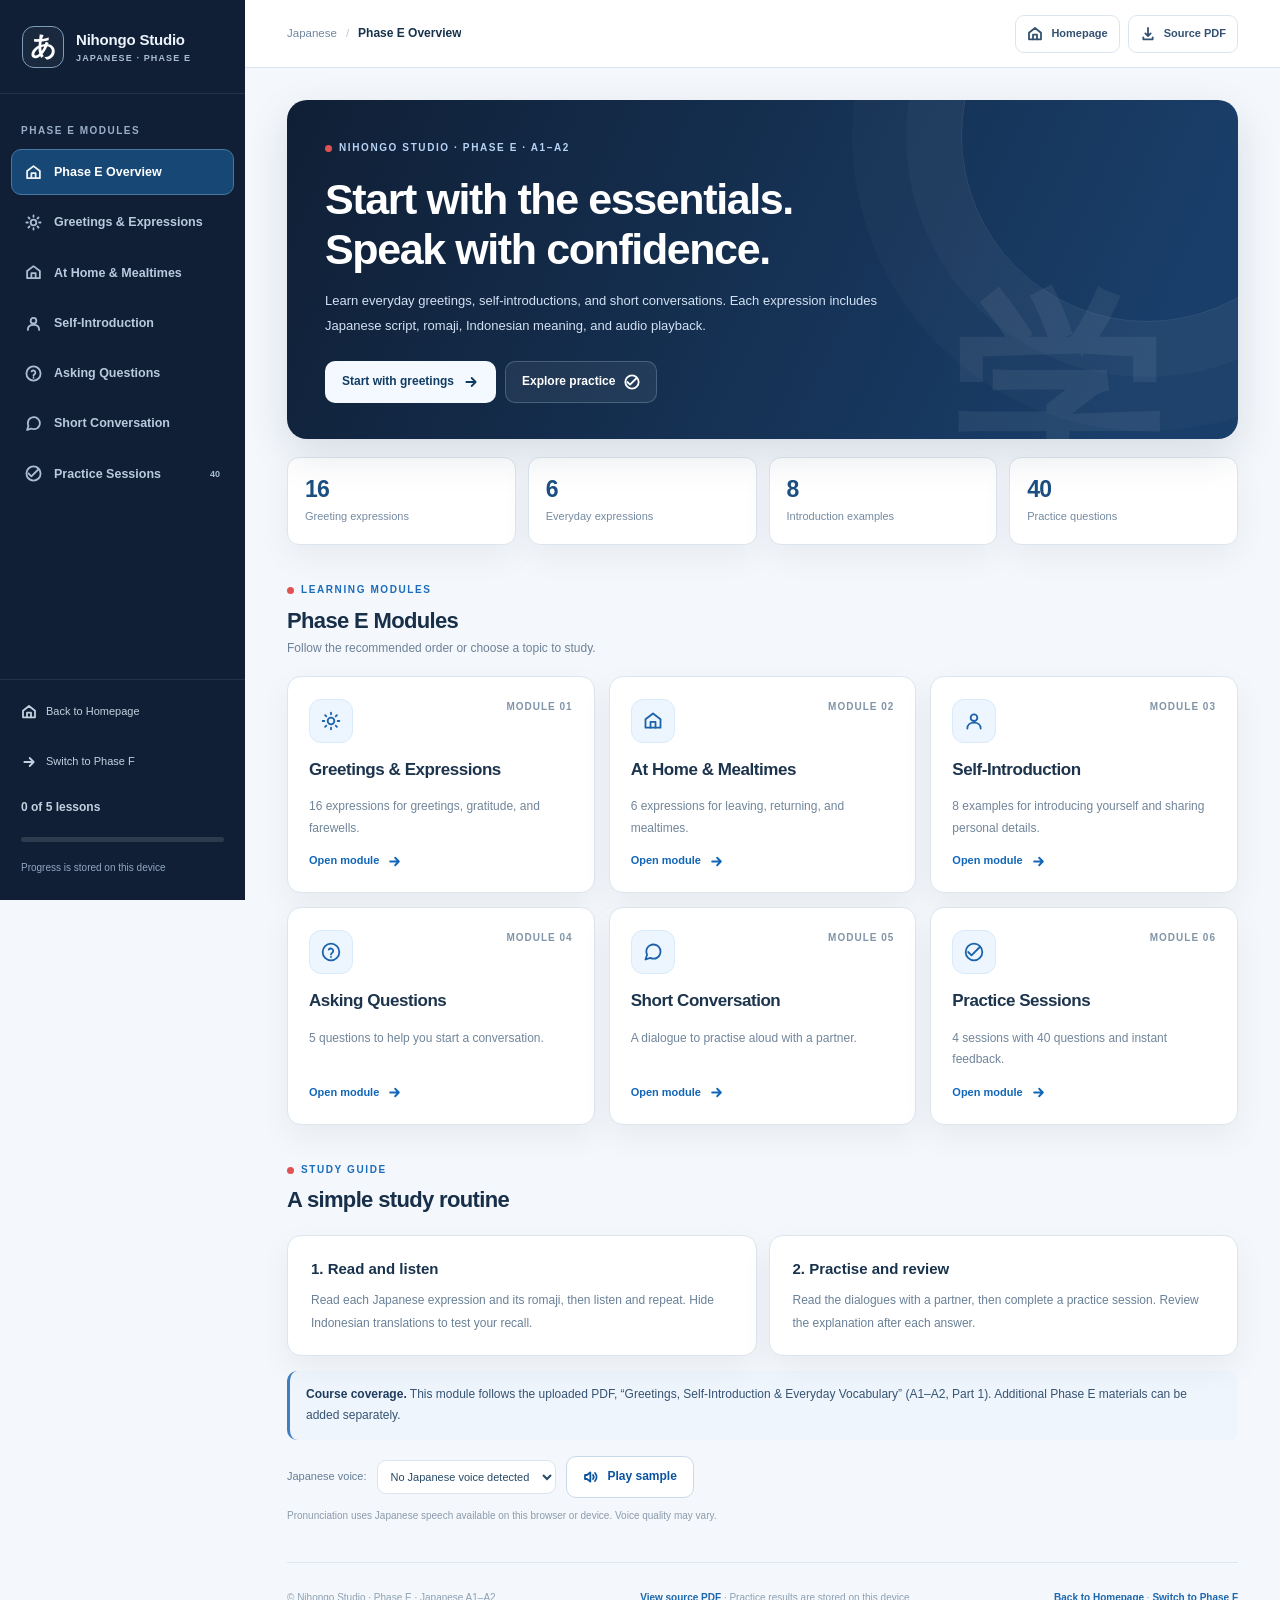
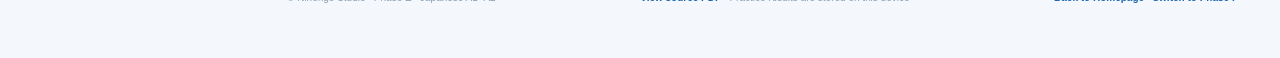
==== fase-e/index.html @ f1a7393e "Update Phase E and Phase F website" ====
<!doctype html>
<html lang="en"><head><meta charset="utf-8"><meta name="viewport" content="width=device-width, initial-scale=1"><meta name="theme-color" content="#101f35"><meta name="description" content="Phase E Japanese: phase e overview, Japanese audio, Indonesian translations, and practice."/><title>Phase E Overview · Phase E | Nihongo Studio</title><link rel="icon" href="../assets/favicon.svg" type="image/svg+xml"><link rel="stylesheet" href="assets/style.css"></head><body data-page="index"><div id="app"></div><noscript><p>Enable JavaScript to use these interactive lessons.</p></noscript><script src="assets/data.js" defer></script><script src="assets/app.js" defer></script></body></html>
---- fase-e/assets/style.css ----
:root{--navy:#101f35;--navy2:#192e49;--ink:#18324c;--muted:#667a90;--blue:#1266b7;--blue2:#0c54a1;--paper:#f4f7fb;--line:#dce5ee;--white:#fff;--red:#e05254;--shadow:0 12px 32px rgba(20,44,75,.055);--round:17px;--font:ui-sans-serif,-apple-system,BlinkMacSystemFont,"Segoe UI",Arial,"Noto Sans",sans-serif;--jp:"Noto Sans JP","Hiragino Kaku Gothic ProN","Yu Gothic",Meiryo,sans-serif}
*{box-sizing:border-box}html{scroll-behavior:smooth}body{margin:0;background:var(--paper);font:14px/1.62 var(--font);color:var(--ink);-webkit-font-smoothing:antialiased}button,input,select{font:inherit}button{cursor:pointer}button:disabled{cursor:default}a{color:inherit}a:focus-visible,button:focus-visible,input:focus-visible{outline:3px solid #f6a760;outline-offset:2px}svg{width:20px;height:20px;flex:none}svg path,svg circle,svg rect,svg line,svg polyline{vector-effect:non-scaling-stroke}::selection{background:#b7d6fa;color:#152b44}
.shell{display:flex;min-height:100vh}.sidebar{background:var(--navy);color:#edf4fd;width:245px;flex:0 0 245px;position:sticky;top:0;height:100vh;display:flex;flex-direction:column;overflow-y:auto;scrollbar-width:thin;z-index:45}.brand{min-height:94px;display:flex;align-items:center;gap:12px;padding:19px 22px;text-decoration:none;border-bottom:1px solid #ffffff16}.brand-symbol{width:42px;height:42px;border:1px solid #7e9db9;background:#ffffff0b;border-radius:12px;display:grid;place-items:center;font:700 26px var(--jp);color:#fff}.brand-copy{display:flex;flex-direction:column;min-width:0}.brand-copy strong{font-size:15px;letter-spacing:-.2px}.brand-copy small{font-size:9px;letter-spacing:1.12px;color:#a9bed3;line-height:1.5;font-weight:750}.navcaption{font-size:10px;font-weight:800;letter-spacing:1.5px;color:#9aafc7;margin:29px 21px 10px}.nav{padding:0 11px;display:grid;gap:4px}.nav a{border:1px solid transparent;border-radius:10px;display:flex;align-items:center;gap:12px;padding:12px 13px;font-weight:630;color:#b9cadd;text-decoration:none;font-size:12.5px;min-height:45px}.nav a svg{width:17px;height:17px;opacity:.93}.nav a:hover,.nav a:focus-visible{background:#ffffff12;color:#fff}.nav a.active{background:#164775;color:#fff;border-color:#4576a4}.nav .pill{margin-left:auto;font-size:9px;color:#a7bed3;font-weight:800}.side-bottom{margin-top:auto;padding:18px 21px 24px;color:#c2d1e0;border-top:1px solid #ffffff16}.side-bottom a{display:flex;align-items:center;gap:8px;font-size:11px;text-decoration:none;margin-bottom:12px}.side-bottom a svg{width:16px;height:16px}.side-bottom small{font-size:10px;color:#90a8c0}.progress-mini{height:5px;border-radius:50px;background:#ffffff20;margin:9px 0 8px;overflow:hidden}.progress-mini span{display:block;background:#75ade9;height:100%;width:0;transition:width .3s}.side-progress{font-weight:800;font-size:12px}
.main{min-width:0;flex:1;max-width:100%}.topbar{height:68px;background:rgba(255,255,255,.94);border-bottom:1px solid var(--line);display:flex;justify-content:space-between;align-items:center;padding:0 clamp(18px,3.5vw,42px);gap:15px;position:sticky;top:0;z-index:30;backdrop-filter:blur(12px)}.crumb{display:flex;gap:9px;align-items:center;font-size:11.5px;min-width:0}.crumb .prefix{color:#71869e;white-space:nowrap}.crumb .slash{color:#b8c7d9}.crumb strong{font-size:12px;white-space:nowrap;overflow:hidden;text-overflow:ellipsis}.top-actions{display:flex;align-items:center;gap:8px;flex:none}.toplink,.iconbtn{display:inline-flex;align-items:center;gap:8px;border:1px solid var(--line);border-radius:9px;background:#fff;color:#345270;text-decoration:none;padding:9px 11px;font-size:11px;font-weight:750;min-height:38px}.toplink svg,.iconbtn svg{width:16px;height:16px}.toplink:hover,.iconbtn:hover{background:#edf5fe;border-color:#b7cce2}.iconbtn{padding:9px;justify-content:center;min-width:38px}.hamburger{display:none}.shade{display:none}.content{max-width:1210px;margin:auto;padding:32px clamp(18px,3.5vw,42px) 52px;min-height:calc(100vh - 68px)}.eyebrow{display:inline-flex;align-items:center;gap:7px;font-size:10px;letter-spacing:1.6px;font-weight:900;text-transform:uppercase}.eyebrow .dot{width:7px;height:7px;background:var(--red);border-radius:100%}.hero{position:relative;overflow:hidden;border-radius:20px;background:linear-gradient(115deg,#101f35 0%,#193e69 88%);min-height:288px;padding:36px 38px;color:#fff;box-shadow:0 15px 40px #102d5020;isolation:isolate}.hero:before{content:"";position:absolute;width:370px;height:370px;border:1px solid #ffffff19;border-radius:50%;right:-95px;top:-150px;box-shadow:0 0 0 55px #ffffff07,0 0 0 109px #ffffff05;z-index:-1}.hero .hero-watermark{position:absolute;right:8%;bottom:-60px;font:700 210px/1 var(--jp);color:#ffffff10;pointer-events:none;z-index:-1}.hero .eyebrow{color:#b7d3f6}.hero h1{font-size:clamp(30px,3.7vw,43px);line-height:1.17;letter-spacing:-1.4px;max-width:630px;margin:15px 0}.hero p{font-size:13px;line-height:1.9;color:#d2e1f3;max-width:570px;margin:0 0 22px}.hero-actions{display:flex;align-items:center;gap:9px;flex-wrap:wrap}.btn{appearance:none;border:1px solid transparent;border-radius:10px;min-height:42px;display:inline-flex;align-items:center;gap:9px;justify-content:center;text-decoration:none;font-size:12px;font-weight:800;padding:11px 16px;line-height:1.4;transition:transform .16s,background .16s}.btn svg{width:16px;height:16px}.btn:hover:not(:disabled){transform:translateY(-1px)}.btn-primary{background:#f4f9ff;color:#113c63}.btn-primary:hover{background:#dfeefd}.btn-white{color:#fff;border-color:#90aec755;background:#ffffff10}.btn-white:hover{background:#ffffff1c}.btn-accent{background:var(--blue);color:#fff}.btn-accent:hover{background:var(--blue2)}.btn-outline{border-color:#cbdaea;color:var(--blue2);background:#fff}.btn-outline:hover{background:#eff6ff}.btn:disabled{opacity:.55}.stat-grid{display:grid;grid-template-columns:repeat(4,minmax(0,1fr));gap:12px;margin:18px 0 33px}.stat{padding:18px 17px;border:1px solid var(--line);background:#fff;border-radius:12px;box-shadow:var(--shadow)}.stat strong{display:block;font-size:23px;letter-spacing:-.7px;color:#1b4f82;line-height:1.2}.stat small{display:block;color:#758aa1;margin-top:5px;font-size:11px}.section-heading{margin:33px 0 17px;display:flex;align-items:flex-end;justify-content:space-between;gap:15px}.section-heading h2{font-size:22px;line-height:1.3;letter-spacing:-.65px;margin:6px 0 3px;color:#172f48}.section-heading p{font-size:12px;color:#6d8198;line-height:1.7;margin:0}.section-heading .eyebrow{color:#1b6dbc}.lesson-grid{display:grid;grid-template-columns:repeat(3,minmax(0,1fr));gap:14px}.lesson-card{min-width:0;display:flex;flex-direction:column;gap:13px;text-decoration:none;background:#fff;border:1px solid var(--line);border-radius:14px;padding:22px 21px;box-shadow:var(--shadow);transition:transform .2s,border-color .2s}.lesson-card:hover{transform:translateY(-3px);border-color:#98bce7}.lesson-top{display:flex;justify-content:space-between;align-items:flex-start}.lesson-icon{width:44px;height:44px;background:#edf5ff;border:1px solid #d9eafa;color:#1b62ab;display:grid;place-items:center;border-radius:12px}.lesson-icon svg{width:20px;height:20px}.lesson-number{font-size:10px;letter-spacing:1px;font-weight:850;color:#8194a8}.lesson-card h3{font-size:17px;letter-spacing:-.45px;margin:0;color:#1d344d}.lesson-card p{font-size:12px;color:#71859a;line-height:1.8;margin:0;flex:1}.lesson-link{display:flex;align-items:center;gap:8px;font-size:11px;font-weight:800;color:var(--blue)}.lesson-link svg{width:15px;height:15px}.panel{background:#fff;border:1px solid var(--line);border-radius:14px;padding:21px 23px;box-shadow:var(--shadow)}.panel h3{font-size:15px;margin:0 0 8px}.panel p{font-size:12px;color:#698097;line-height:1.85;margin:0}.panel a{color:#175faf}.info-grid{display:grid;grid-template-columns:repeat(2,minmax(0,1fr));gap:12px;margin-top:16px}.notice{border-left:3px solid #407ebf;border-radius:10px;background:#eff5fc;padding:13px 16px;color:#365473;font-size:12px;line-height:1.8}.notice.amber{border-color:#edb657;background:#fff8ec}.notice p{margin:0}.notice strong{color:#1f3c5e}.notice .jp{font-size:14px}.page-head{background:#fff;border:1px solid var(--line);border-radius:17px;padding:25px 29px;box-shadow:var(--shadow);margin-bottom:20px;position:relative;overflow:hidden}.page-head:after{content:"日";position:absolute;right:26px;top:-24px;font:700 150px/1 var(--jp);color:#1d65ac0a;pointer-events:none}.page-head .eyebrow{color:#1764b5}.page-head h1{font-size:clamp(26px,3vw,33px);letter-spacing:-.9px;line-height:1.25;margin:10px 0 9px}.page-head p{font-size:12.5px;max-width:660px;color:#647b92;line-height:1.9;margin:0}.page-pills{display:flex;gap:9px;flex-wrap:wrap;margin-top:19px}.page-pill{font-size:10px;border:1px solid #d7e5f4;border-radius:99px;padding:5px 10px;color:#35658f;font-weight:750;background:#f5f9ff}.section-toolbar{display:flex;align-items:center;justify-content:space-between;gap:12px;margin:18px 0 15px;flex-wrap:wrap}.searchfield{min-width:0;max-width:360px;flex:1;position:relative}.searchfield svg{width:17px;height:17px;position:absolute;left:12px;top:calc(50% - 8.5px);color:#8198ae}.searchfield input{height:43px;border:1px solid #d7e2ed;border-radius:10px;padding:0 13px 0 39px;width:100%;background:#fff;color:#1b324c;outline:none}.searchfield input:focus{border-color:#488bd3;box-shadow:0 0 0 3px #4d93dc1a}.toolbar-actions{display:flex;gap:8px;align-items:center}.toolbar-actions .btn{min-height:43px}.phrase-grid{display:grid;grid-template-columns:repeat(3,minmax(0,1fr));gap:12px}.phrase-card{background:#fff;min-width:0;border:1px solid var(--line);border-radius:13px;padding:20px 19px;box-shadow:var(--shadow);position:relative;display:flex;flex-direction:column;align-items:start;gap:7px;min-height:146px}.phrase-card:hover{border-color:#b7cde4}.phrase-card .jp{font:650 22px/1.55 var(--jp);color:#193553;overflow-wrap:anywhere;padding-right:36px}.phrase-card .romaji{font-size:12.5px;color:#1965ab;font-weight:850;overflow-wrap:anywhere;line-height:1.5}.phrase-card .meaning{font-size:12px;color:#62778d;line-height:1.55;margin-top:5px}.phrase-card .listen{position:absolute;top:14px;right:14px}.listen{width:35px;height:35px;border:1px solid #d5e3f1;border-radius:9px;background:#f4f9ff;color:#175eac;display:inline-grid;place-items:center;padding:0;transition:background .18s}.listen svg{width:17px;height:17px}.listen:hover,.listen.speaking{background:#d8eaff;border-color:#86b6eb}.hide-meaning .phrase-card .meaning{filter:blur(7px);transition:filter .2s;cursor:pointer;user-select:none}.hide-meaning .phrase-card .meaning.revealed{filter:none;user-select:auto}.empty{padding:35px;text-align:center;border:1px dashed #cfdfef;color:#6c8298;background:#fff;border-radius:12px}.dialogue{display:grid;gap:12px}.dialogue-line{display:grid;grid-template-columns:45px minmax(0,1fr);gap:12px;align-items:start}.dialogue-who{background:#e5f0fd;border:1px solid #d1e3f7;color:#2364a5;border-radius:12px;width:45px;height:45px;display:grid;place-items:center;font-size:12px;font-weight:900}.dialogue-line:nth-child(even) .dialogue-who{background:#fff2ec;border-color:#f4e0d5;color:#b56248}.dialogue-bubble{background:#fff;border:1px solid var(--line);border-radius:14px;padding:18px 62px 18px 20px;position:relative;min-width:0}.dialogue-bubble .jp{display:block;font:650 20px/1.65 var(--jp);color:#193551;overflow-wrap:anywhere}.dialogue-bubble .romaji{display:block;color:#1f6bb2;font-weight:800;font-size:12px;margin-top:3px;overflow-wrap:anywhere}.dialogue-bubble .meaning{color:#657d95;font-size:12px;margin-top:5px}.dialogue-bubble .listen{position:absolute;right:15px;top:15px}.dialogue-guide{margin-top:19px}.lesson-complete{display:flex;justify-content:space-between;align-items:center;gap:20px;background:#f0f6fd;border:1px solid #d8e5f4;border-radius:13px;padding:19px 21px;margin-top:28px}.lesson-complete strong{font-size:13px}.lesson-complete p{font-size:11px;margin:4px 0 0;color:#71859b}.lesson-complete .btn{flex:none}.footer{padding:27px 0 0;margin-top:38px;border-top:1px solid #dce6f0;display:flex;justify-content:space-between;gap:15px;flex-wrap:wrap;color:#8ba0b3;font-size:10px}.footer a{text-decoration:none;color:#557a9f}.quiz-intro{padding:21px 23px;background:#fff;border:1px solid var(--line);border-radius:13px}.quiz-intro strong{font-size:13px}.quiz-intro p{margin:5px 0 0;font-size:11.5px;color:#6c8298;line-height:1.8}.quiz-grid{display:grid;grid-template-columns:repeat(2,minmax(0,1fr));gap:13px;margin-top:20px}.quiz-tile{display:flex;flex-direction:column;align-items:start;text-align:left;gap:10px;background:#fff;border:1px solid var(--line);border-radius:14px;padding:22px;color:#18324c;min-width:0;box-shadow:var(--shadow)}.quiz-tile:hover{border-color:#81b0e7;background:#f8fbff}.quiz-tile small{font-weight:850;color:#2170b9;letter-spacing:1.2px;font-size:10px}.quiz-tile strong{font-size:17px}.quiz-tile .desc{font-size:12px;color:#71859a;line-height:1.7;flex:1}.quiz-tile .scoreline{font-size:11px;color:#51708f;font-weight:780;border-top:1px solid var(--line);padding-top:12px;width:100%}.quiz-run{margin-top:17px}.quiz-top{display:flex;justify-content:space-between;gap:10px;align-items:center;margin-bottom:13px}.quiz-top strong{font-size:12px}.quiz-top .btn{font-size:10.5px;min-height:37px}.quiz-meter{height:6px;background:#dce7f3;border-radius:99px;overflow:hidden;margin-bottom:13px}.quiz-meter span{display:block;background:#337ec8;height:100%;transition:width .2s}.quiz-card{background:#fff;border:1px solid #dbe6f1;border-radius:16px;padding:27px 28px;box-shadow:var(--shadow)}.quiz-card .counter{color:#246eb5;letter-spacing:1.2px;font-size:10px;font-weight:900}.quiz-card h2{margin:10px 0 18px;font-size:clamp(19px,2.3vw,23px);letter-spacing:-.35px;line-height:1.45}.quiz-choices{display:grid;gap:9px}.quiz-choice{position:relative;display:flex;align-items:center;gap:12px;background:#fbfdff;border:1px solid #dfe9f3;border-radius:11px;padding:13px 14px;min-height:70px;text-align:left;width:100%;color:#1e3852;cursor:pointer}.quiz-choice:hover:not(:disabled){background:#eff7ff;border-color:#abcdeb}.quiz-choice:disabled{opacity:1}.quiz-choice .letter{height:31px;min-width:31px;display:grid;place-items:center;background:#e9f1f9;border-radius:8px;font-size:11px;font-weight:900;color:#376c9a}.quiz-choice .choice-body{flex:1;min-width:0}.quiz-choice .jp{display:block;font:650 17px/1.5 var(--jp);overflow-wrap:anywhere}.quiz-choice .romaji{display:block;color:#1a64aa;font-weight:800;font-size:11px;line-height:1.6;overflow-wrap:anywhere}.quiz-choice.good{background:#f0fbf6;border-color:#90d6b7}.quiz-choice.good .letter{background:#d5f3e2;color:#236b4f}.quiz-choice.bad{background:#fff4f4;border-color:#f2b9be}.quiz-choice.bad .letter{background:#ffe0e2;color:#a64950}.quiz-choice .listen{position:relative;right:auto;top:auto;flex:none;margin-left:6px}.feedback{background:#eff6fd;border-left:3px solid #2474bd;padding:13px 16px;border-radius:9px;margin-top:16px;font-size:12px;color:#3f5d7a;line-height:1.8}.feedback strong{color:#1b5d9d}.quiz-next{display:flex;justify-content:flex-end;margin-top:18px}.quiz-result{text-align:center;padding:38px 25px;background:#fff;border:1px solid var(--line);border-radius:15px}.quiz-result .result-number{font-size:68px;color:#206eaf;line-height:1;font-weight:900;letter-spacing:-3px;margin:16px 0}.quiz-result h2{font-size:25px;margin:0}.quiz-result p{color:#6f8296;font-size:12px}.result-actions{display:flex;align-items:center;justify-content:center;gap:10px;margin-top:20px;flex-wrap:wrap}.toast{position:fixed;right:23px;bottom:25px;z-index:90;background:#102a43;color:#fff;padding:12px 17px;border-radius:12px;box-shadow:0 8px 30px #0e284b44;max-width:min(360px,calc(100vw - 40px));font-size:12px;opacity:0;transform:translateY(15px);pointer-events:none;transition:.22s}.toast.show{opacity:1;transform:translateY(0)}.voices{display:flex;gap:10px;align-items:center;flex-wrap:wrap;margin-top:16px;font-size:11px;color:#647d97}.voices select{border:1px solid var(--line);border-radius:9px;background:#fff;padding:9px;max-width:min(100%,320px);color:#264965}.voices small{display:block;width:100%;font-size:10px;color:#8b9bad}.back-f{border-top:1px solid #dce6ef;margin-top:28px;padding-top:15px;font-size:12px}.back-f a{color:#2169ae;text-decoration:none;font-weight:750}
@media(max-width:1160px){.lesson-grid,.phrase-grid{grid-template-columns:repeat(2,minmax(0,1fr))}.sidebar{width:228px;flex-basis:228px}.content{padding-left:24px;padding-right:24px}.topbar{padding-left:24px;padding-right:24px}}
@media(max-width:800px){.sidebar{position:fixed;top:0;left:0;height:100dvh;transform:translateX(-100%);transition:transform .22s;box-shadow:8px 0 35px #0b234933}.sidebar.open{transform:translateX(0)}.shade.open{display:block;position:fixed;inset:0;background:#081b33aa;z-index:40}.hamburger{display:inline-grid}.topbar{height:59px;padding:0 19px}.content{padding:21px 19px 40px}.hero{padding:29px 25px;min-height:262px}.lesson-grid{grid-template-columns:repeat(2,minmax(0,1fr))}.stat-grid{grid-template-columns:repeat(2,minmax(0,1fr))}.page-head{padding:23px}.toplink span{display:none}}
@media(max-width:560px){.content{padding:14px 14px 35px}.topbar{padding:0 12px;gap:8px}.top-actions{gap:5px}.crumb{gap:5px;font-size:10px}.crumb .prefix{display:none}.crumb .slash{display:none}.crumb strong{font-size:11px;white-space:normal;overflow-wrap:anywhere;line-height:1.2}.toplink,.iconbtn{min-height:35px}.toplink{padding:8px}.toplink svg{width:17px;height:17px}.hero{min-height:295px;padding:26px 22px;border-radius:15px}.hero h1{font-size:30px;max-width:92%;letter-spacing:-1px}.hero p{font-size:12px;max-width:94%}.hero .hero-watermark{font-size:140px;right:-25px;bottom:-12px}.hero-actions .btn{flex:1;min-width:145px}.stat-grid{gap:8px;margin-top:11px}.stat{padding:13px 14px}.stat strong{font-size:21px}.stat small{font-size:10px}.section-heading{margin:26px 0 13px}.section-heading h2{font-size:19px}.lesson-grid,.phrase-grid,.quiz-grid,.info-grid{grid-template-columns:1fr}.lesson-card{padding:18px}.page-head{padding:21px 19px}.page-head:after{right:-25px;top:10px;font-size:130px}.phrase-card{min-height:134px;padding:16px 17px}.phrase-card .jp{font-size:21px}.section-toolbar{align-items:stretch;flex-direction:column}.searchfield{max-width:none}.toolbar-actions{justify-content:space-between;flex-wrap:wrap}.lesson-complete{flex-direction:column;align-items:stretch}.lesson-complete .btn{width:100%}.dialogue-line{grid-template-columns:36px minmax(0,1fr);gap:9px}.dialogue-who{width:36px;height:36px;border-radius:10px}.dialogue-bubble{padding:15px 50px 16px 15px}.dialogue-bubble .jp{font-size:17px}.dialogue-bubble .listen{right:11px;top:11px}.quiz-card{padding:20px 17px}.quiz-card h2{font-size:19px}.quiz-choice{padding:11px 10px;gap:8px}.quiz-choice .jp{font-size:15px}.quiz-choice .romaji{font-size:11px}.quiz-choice .letter{min-width:28px;height:28px}.quiz-choice .listen{width:32px;height:32px;min-width:32px}.quiz-result{padding:30px 16px}.result-actions{flex-direction:column}.result-actions .btn{width:100%}.footer{line-height:1.7}}
@media(max-width:345px){.content{padding-left:11px;padding-right:11px}.topbar{padding-left:9px;padding-right:9px}.crumb strong{font-size:10px}.top-actions .toplink{padding:7px}.iconbtn{min-width:33px;padding:7px}.hero h1{font-size:27px}.hero-actions .btn{min-width:0;flex:1 1 100%}.phrase-card .jp{font-size:18px}.page-head h1{font-size:25px}.quiz-choice .jp{font-size:14px}}
@media print{.sidebar,.shade,.topbar,.btn,.listen,.lesson-complete,.footer,.toast,.section-toolbar,.quiz-grid,.quiz-intro,.voices{display:none!important}.content{padding:0;max-width:none}.page-head{border:0;border-bottom:2px solid #235c9d}.phrase-grid{grid-template-columns:repeat(2,1fr)}.phrase-card{break-inside:avoid;box-shadow:none}.hero{background:#fff!important;color:#172e46}.hero h1,.hero .eyebrow{color:#172e46}.hero p{color:#465f7c}}
/* Quiz answer and audio have independent buttons: no nested interactive elements. */
.quiz-choice-answer{display:flex;align-items:center;gap:12px;flex:1;min-width:0;border:0;padding:0;background:transparent;color:inherit;text-align:left;cursor:pointer}
.quiz-choice-answer:disabled{opacity:1;cursor:default}
.quiz-choice:has(.quiz-choice-answer:disabled):hover{background:#fbfdff}
.quiz-choice.good:has(.quiz-choice-answer:disabled):hover{background:#f0fbf6}
.quiz-choice.bad:has(.quiz-choice-answer:disabled):hover{background:#fff4f4}
.phrase-card[hidden]{display:none!important}

/* Phase switch and English-language navigation. */
.side-bottom{display:flex;flex-direction:column;gap:10px}.side-bottom>a{min-height:28px;display:flex;align-items:center;gap:9px}.footer a{color:#1c67ae;font-weight:800}.footer a:hover{text-decoration:underline}a:focus-visible,button:focus-visible,input:focus-visible,select:focus-visible{outline:3px solid #76aef0;outline-offset:2px}
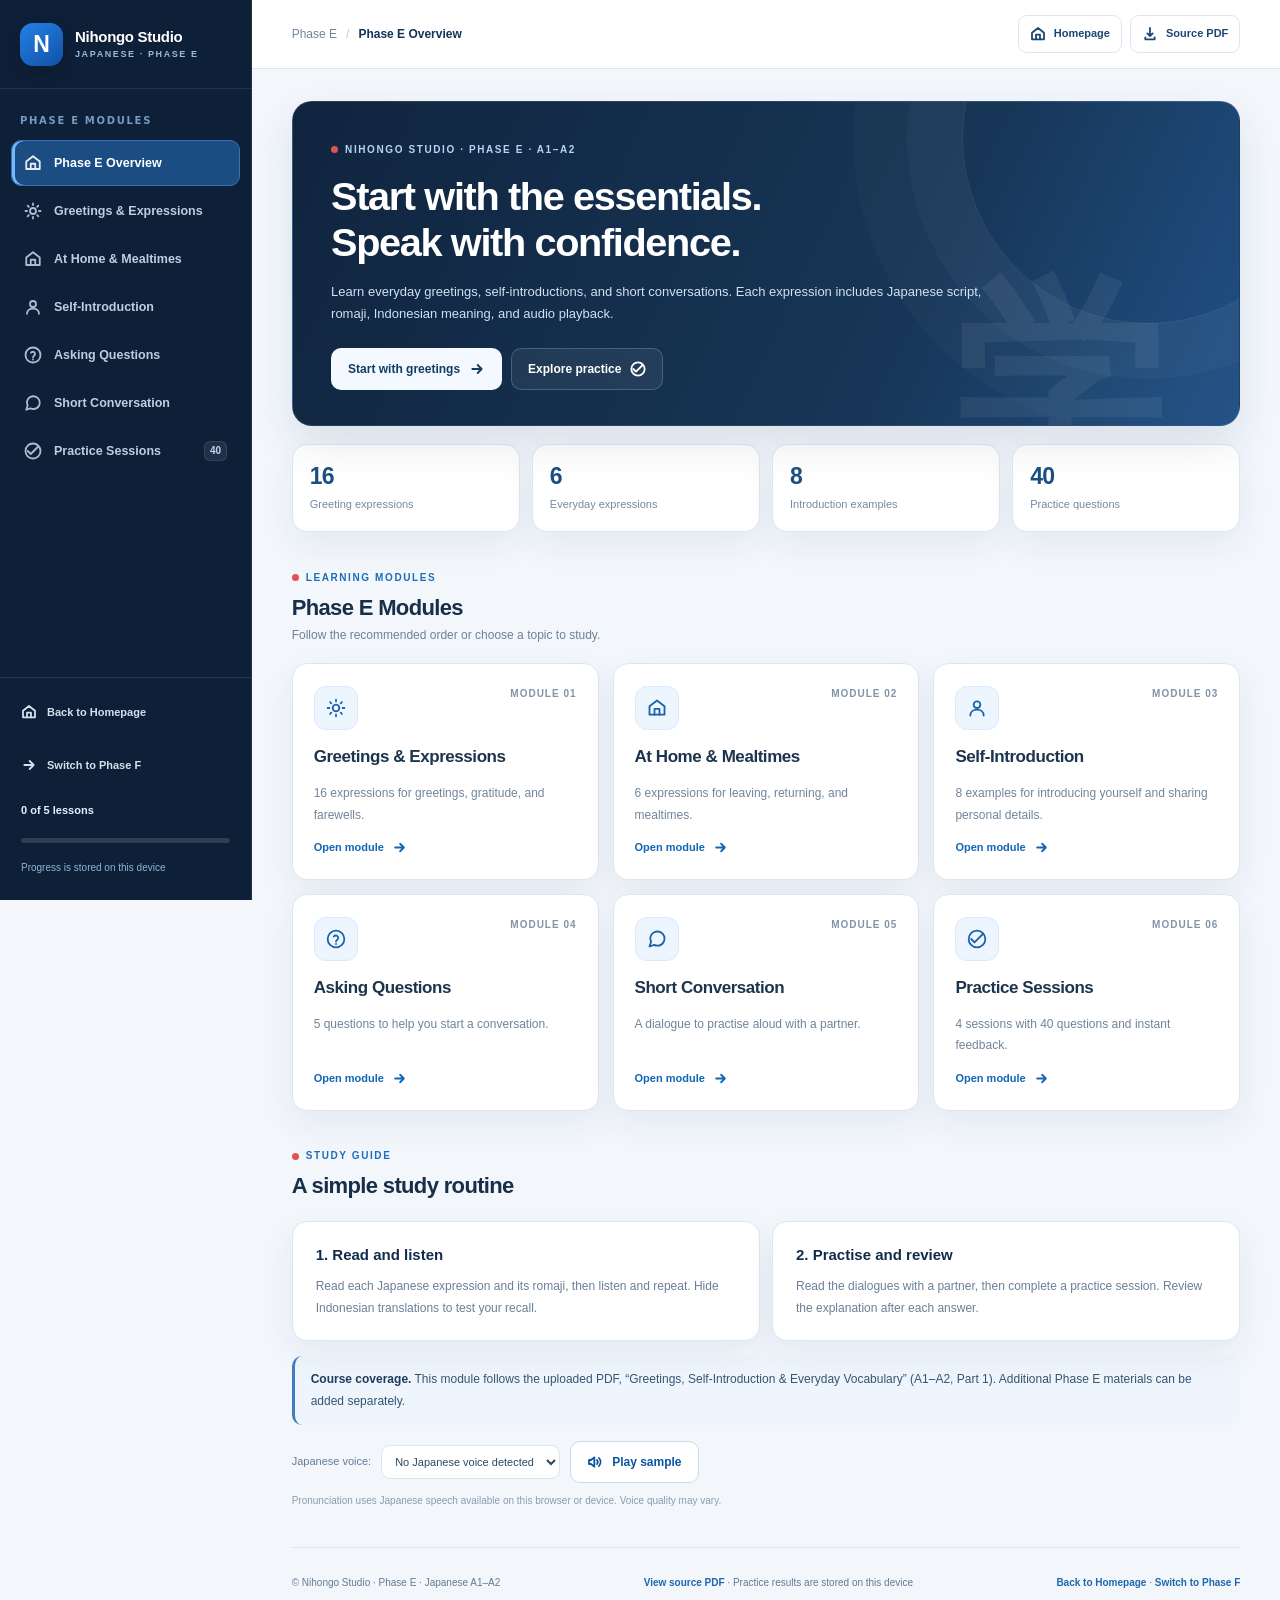
==== commit 56608784: "Unify Phase E and Phase F interface" ====
--- a/fase-e/index.html
+++ b/fase-e/index.html
@@ -1,2 +1,2 @@
 <!doctype html>
-<html lang="en"><head><meta charset="utf-8"><meta name="viewport" content="width=device-width, initial-scale=1"><meta name="theme-color" content="#101f35"><meta name="description" content="Phase E Japanese: phase e overview, Japanese audio, Indonesian translations, and practice."/><title>Phase E Overview · Phase E | Nihongo Studio</title><link rel="icon" href="../assets/favicon.svg" type="image/svg+xml"><link rel="stylesheet" href="assets/style.css"></head><body data-page="index"><div id="app"></div><noscript><p>Enable JavaScript to use these interactive lessons.</p></noscript><script src="assets/data.js" defer></script><script src="assets/app.js" defer></script></body></html>+<html lang="en"><head><meta charset="utf-8"><meta name="viewport" content="width=device-width, initial-scale=1"><meta name="theme-color" content="#101f35"><meta name="description" content="Phase E Japanese: phase e overview, Japanese audio, Indonesian translations, and practice."/><title>Phase E Overview · Phase E | Nihongo Studio</title><link rel="icon" href="../assets/favicon.svg" type="image/svg+xml"><link rel="stylesheet" href="assets/style.css"><link rel="stylesheet" href="../assets/unified-ui.css"></head><body class="learning-app" data-page="index"><div id="app"></div><noscript><p>Enable JavaScript to use these interactive lessons.</p></noscript><script src="assets/data.js" defer></script><script src="assets/app.js" defer></script></body></html>
--- a/assets/unified-ui.css
+++ b/assets/unified-ui.css
@@ -0,0 +1,190 @@
+/* Nihongo Studio — shared Phase E / Phase F interface. */
+.learning-app {
+  --ns-navy:#0e2038; --ns-navy-2:#132b49; --ns-blue:#176cc7;
+  --ns-text:#112c4a; --ns-muted:#60758d; --ns-line:#dce6f1;
+  --ns-canvas:#f3f7fc; --ns-shadow:0 13px 34px rgba(17,47,84,.065);
+  color:var(--ns-text); background:var(--ns-canvas);
+  font-family:ui-sans-serif,-apple-system,BlinkMacSystemFont,"Segoe UI",Arial,sans-serif;
+  font-size:14px;line-height:1.6;
+}
+.learning-app .shell {min-height:100vh;display:flex}
+.learning-app .sidebar {
+  position:fixed;inset:0 auto 0 0;top:0;left:0;bottom:0;
+  width:252px;flex:0 0 252px;height:100dvh;display:flex;flex-direction:column;
+  z-index:90;overflow-y:auto;background:var(--ns-navy);color:#d6e3f1;
+  border-right:1px solid rgba(255,255,255,.08);padding:0;scrollbar-width:thin;
+}
+.learning-app .brand {
+  display:flex;align-items:center;gap:12px;min-height:89px;
+  margin:0;padding:18px 20px;border-bottom:1px solid rgba(255,255,255,.09);
+  color:#fff;text-decoration:none;
+}
+.learning-app .brand-mark,.learning-app .brand-symbol {
+  width:43px;height:43px;min-width:43px;display:grid;place-items:center;
+  background:linear-gradient(145deg,#2581e8,#1051a5);color:white;
+  border:0;border-radius:13px;font:800 23px/1 Arial,sans-serif;
+  box-shadow:0 6px 17px rgba(0,0,0,.19);
+}
+.learning-app .brand-copy {display:flex;flex-direction:column;min-width:0}
+.learning-app .brand-name,.learning-app .brand-copy strong {
+  display:block;font-size:15px;letter-spacing:-.3px;color:#fff;font-weight:800;line-height:1.4;
+}
+.learning-app .brand-sub,.learning-app .brand-copy small {
+  display:block;font-size:9px;letter-spacing:1.6px;color:#97bbdf;font-weight:800;line-height:1.6;
+}
+.learning-app .nav-label,.learning-app .navcaption {
+  display:block;margin:0;padding:25px 20px 10px;color:#759ac4;
+  font:850 10px/1.4 ui-sans-serif,system-ui,sans-serif;letter-spacing:1.7px;
+  text-transform:uppercase;
+}
+.learning-app .sidebar nav {display:block;padding:0 11px}
+.learning-app .nav-link,.learning-app .sidebar .nav a {
+  display:flex;align-items:center;gap:12px;width:100%;min-height:46px;
+  margin:2px 0;padding:11px 12px;border:1px solid transparent;
+  border-radius:10px;background:transparent;color:#bbcee2;
+  font-size:12.5px;font-weight:650;line-height:1.35;text-decoration:none;
+}
+.learning-app .nav-link svg,.learning-app .sidebar .nav a svg {
+  width:18px;height:18px;flex:0 0 18px;opacity:.9;
+}
+.learning-app .nav-link:hover,.learning-app .sidebar .nav a:hover {
+  background:#183a5c;color:white;
+}
+.learning-app .nav-link.active,.learning-app .sidebar .nav a.active,
+.learning-app .nav-link[aria-current="page"],.learning-app .sidebar .nav a[aria-current="page"] {
+  background:#1b4d82;border-color:#3a74ae;color:#fff;
+  box-shadow:inset 3px 0 0 #74b8ff;
+}
+.learning-app .sidebar .count,.learning-app .sidebar .pill {
+  margin-left:auto;color:#b9d5f5;font-size:10px;font-weight:800;
+  background:#ffffff14;border:1px solid #ffffff18;border-radius:6px;padding:2px 5px;
+}
+.learning-app .sidebar-bottom,.learning-app .side-bottom {
+  display:flex;flex-direction:column;gap:9px;
+  margin-top:auto;padding:18px 21px 24px;border-top:1px solid #ffffff1b;
+  color:#d2e1ee;
+}
+.learning-app .sidebar-bottom a,.learning-app .side-bottom>a,
+.learning-app .sidebar .phase-navlink {
+  display:flex;align-items:center;gap:10px;color:#d2e1ee;
+  font-size:11px;min-height:32px;text-decoration:none;font-weight:600;
+}
+.learning-app .sidebar-bottom a:hover,.learning-app .side-bottom>a:hover {color:#fff}
+.learning-app .sidebar-bottom svg,.learning-app .side-bottom>a svg {width:16px;height:16px}
+.learning-app .sidebar-kicker,.learning-app .side-progress {font-size:11px;font-weight:700;color:#e3effc}
+.learning-app .sidebar-footnote,.learning-app .side-bottom>small {font-size:10px;color:#91b4d6}
+.learning-app .sidebar .meter,.learning-app .side-bottom .progress-mini {width:100%;height:5px;background:#ffffff22;border-radius:9px;overflow:hidden}
+.learning-app .sidebar .meter span,.learning-app .side-bottom .progress-mini span{display:block;height:100%;background:#69acfc;border-radius:9px}
+.learning-app .main {flex:1;min-width:0;margin-left:252px;width:calc(100% - 252px);max-width:none}
+.learning-app .topbar {
+  height:69px;min-height:69px;display:flex;align-items:center;justify-content:space-between;
+  padding:0 clamp(18px,3.1vw,40px);gap:12px;background:#ffffffed;
+  border-bottom:1px solid var(--ns-line);position:sticky;top:0;z-index:60;
+  backdrop-filter:blur(12px);
+}
+.learning-app .crumb,.learning-app .top-title {
+  color:#52708f;font-size:12px;display:flex;align-items:center;gap:9px;
+  min-width:0;line-height:1.4;
+}
+.learning-app .crumb strong,.learning-app .top-title strong {color:#123456;font-weight:750}
+.learning-app .top-actions {display:flex;align-items:center;gap:8px;flex:0 0 auto}
+.learning-app .toplink,.learning-app .icon-button,
+.learning-app .topbar .top-search,.learning-app .topbar .voice-top-trigger {
+  background:#fff;border:1px solid var(--ns-line);border-radius:9px;
+  color:#1c4772;box-shadow:none;
+}
+.learning-app .toplink:hover,.learning-app .topbar .top-search:hover,
+.learning-app .topbar .voice-top-trigger:hover {background:#eaf3fd;border-color:#bdd6f0}
+.learning-app .content {
+  max-width:1280px;min-width:0;margin:0 auto;
+  padding:32px clamp(18px,3.1vw,40px) 60px;
+}
+.learning-app .hero {
+  background:linear-gradient(115deg,#10243e 0%,#173657 65%,#205085 100%);
+  border:1px solid rgba(255,255,255,.1);border-radius:20px;
+  padding:35px clamp(23px,3vw,40px);min-height:274px;
+  box-shadow:0 18px 40px rgba(21,49,82,.11);
+}
+.learning-app .hero h1 {font-size:clamp(29px,3.1vw,44px);line-height:1.15;letter-spacing:-1.35px;max-width:770px}
+.learning-app .hero p {max-width:690px;line-height:1.75}
+.learning-app .panel,.learning-app .lesson-card,.learning-app .module-card,
+.learning-app .page-head,.learning-app .stat,.learning-app .session-card {
+  border:1px solid var(--ns-line);box-shadow:var(--ns-shadow);
+  border-radius:15px;background:#fff;
+}
+.learning-app .footer {border-top:1px solid var(--ns-line);color:#637991}
+.learning-app .sidebar a:focus-visible,.learning-app button:focus-visible,.learning-app a:focus-visible,
+.learning-app input:focus-visible,.learning-app select:focus-visible {
+ outline:3px solid #5cabf4;outline-offset:3px;
+}
+/* Phase F overview uses the exact same chrome as the lesson pages. */
+.learning-app .overview-grid {display:grid;grid-template-columns:repeat(3,minmax(0,1fr));gap:14px;margin:20px 0 30px}
+.learning-app .overview-card {
+ display:flex;flex-direction:column;gap:10px;min-height:210px;padding:23px 21px;
+ border:1px solid var(--ns-line);background:#fff;border-radius:15px;
+ box-shadow:var(--ns-shadow);text-decoration:none;transition:transform .18s,box-shadow .18s,border-color .18s;
+}
+.learning-app .overview-card:hover {transform:translateY(-2px);border-color:#92b9e6;box-shadow:0 17px 33px #15385d17}
+.learning-app .overview-card .module-id {font-size:10px;color:var(--ns-blue);font-weight:900;letter-spacing:1.4px;text-transform:uppercase}
+.learning-app .overview-card h3 {font-size:17px;color:#173551;margin:2px 0 0;line-height:1.4}
+.learning-app .overview-card p {color:#627a92;font-size:12.5px;line-height:1.7;margin:0}
+.learning-app .overview-card .go {display:flex;align-items:center;gap:8px;margin-top:auto;color:#125eaf;font-size:12px;font-weight:800}
+.learning-app .overview-card .go svg {width:15px;height:15px}
+.learning-app .overview-stats {display:grid;grid-template-columns:repeat(4,minmax(0,1fr));gap:12px;margin:16px 0 30px}
+.learning-app .overview-stat {border:1px solid var(--ns-line);background:#fff;border-radius:12px;padding:17px 18px;box-shadow:var(--ns-shadow)}
+.learning-app .overview-stat strong {display:block;font-size:22px;line-height:1.2;color:#15568e}
+.learning-app .overview-stat span {display:block;font-size:11px;color:#687f95;margin-top:7px}
+.learning-app .overview-heading {margin:24px 0 10px}
+.learning-app .overview-heading .eyebrow {display:block;margin-bottom:7px}
+.learning-app .overview-heading h2 {font-size:21px;line-height:1.4;margin:0;color:#12304e}
+.learning-app .overview-heading p {margin:3px 0 0;font-size:13px;color:#667d94}
+.learning-app .overview-actions {display:flex;flex-wrap:wrap;gap:12px;margin-top:17px}
+.learning-app .overview-actions a {display:inline-flex;padding:10px 13px;border:1px solid #c6d8e9;border-radius:10px;background:white;text-decoration:none;font-weight:700;color:#154c87;font-size:12px}
+.learning-app .overview-actions a:hover {background:#eaf3fd}
+@media(max-width:1100px){.learning-app .overview-grid {grid-template-columns:repeat(2,minmax(0,1fr))}}
+@media(max-width:800px){
+ .learning-app .sidebar {width:272px;flex-basis:272px;transform:translateX(-105%);transition:transform .22s ease;box-shadow:none}
+ .learning-app .sidebar.open {transform:translateX(0);box-shadow:12px 0 44px #071d3970}
+ .learning-app .main {margin-left:0;width:100%;flex:1}
+ .learning-app .content {padding:22px 18px 48px}
+ .learning-app .topbar {padding:0 18px}
+ .learning-app .top-title,.learning-app .crumb {max-width:100%;overflow:hidden}
+ .learning-app .overview-stats{grid-template-columns:repeat(2,minmax(0,1fr))}
+}
+@media(max-width:560px){
+ .learning-app .topbar {padding:0 12px;gap:8px}
+ .learning-app .content {padding:16px 13px 42px}
+ .learning-app .hero {padding:25px 21px;min-height:255px;border-radius:16px}
+ .learning-app .hero h1 {font-size:29px;letter-spacing:-.9px}
+ .learning-app .hero p {font-size:12px;line-height:1.7}
+ .learning-app .overview-grid {grid-template-columns:1fr;gap:12px}
+ .learning-app .overview-card {min-height:165px;padding:19px}
+ .learning-app .overview-stats {gap:9px}
+ .learning-app .overview-stat {padding:13px}
+ .learning-app .overview-actions {flex-direction:column}
+ .learning-app .overview-actions a {justify-content:center}
+}
+@media(max-width:345px){
+ .learning-app .topbar {padding:0 9px}
+ .learning-app .top-actions {gap:4px}
+ .learning-app .top-title strong,.learning-app .crumb strong {font-size:10px;overflow-wrap:anywhere}
+}
+@media print{.learning-app .sidebar,.learning-app .topbar {display:none!important}.learning-app .main {margin:0;width:100%}}
+
+.learning-app .overview-home-link,.learning-app .overview-switch-link{display:inline-flex;align-items:center;justify-content:center;gap:8px;min-height:37px;padding:7px 11px;border:1px solid var(--ns-line);border-radius:9px;background:white;color:#1c4772;font-size:11px;font-weight:750;text-decoration:none}
+.learning-app .overview-home-link svg,.learning-app .overview-switch-link svg{width:16px;height:16px}
+.learning-app .overview-home-link:hover,.learning-app .overview-switch-link:hover{background:#eaf3fd}
+.learning-app .mobile-menu{display:none}
+@media(max-width:800px){.learning-app .mobile-menu{display:inline-grid;place-items:center}}
+@media(max-width:490px){.learning-app .overview-switch-link{display:none}}
+
+.learning-app .overview-actions a{display:inline-flex;align-items:center;justify-content:center;gap:8px;white-space:nowrap;min-height:42px;line-height:1.3;padding:10px 15px;border:1px solid #ffffff29;background:#fff;color:#124575;font-size:12px;font-weight:750;box-shadow:none}
+.learning-app .overview-actions a+ a{color:#fff;background:#ffffff12;border-color:#ffffff30}
+.learning-app .overview-actions a:hover{background:#eaf4ff}
+.learning-app .overview-actions a+ a:hover{background:#ffffff20}
+.learning-app .overview-actions a svg{display:block;width:17px;height:17px;flex:0 0 17px}
+.learning-app .overview-card-top{display:flex;align-items:center;justify-content:space-between;gap:12px;margin-bottom:1px}
+.learning-app .overview-card-top .overview-icon{width:43px;height:43px;display:grid;place-items:center;border-radius:12px;background:#eaf4ff;color:#1472c6;border:1px solid #dbeaf8}
+.learning-app .overview-card-top .overview-icon svg{width:20px;height:20px}
+
+@media(max-width:560px){.learning-app .hero-actions{display:flex;flex-direction:column;align-items:stretch;gap:10px}.learning-app .hero-actions .btn{width:100%;flex:0 0 auto;justify-content:center;min-height:43px}}
